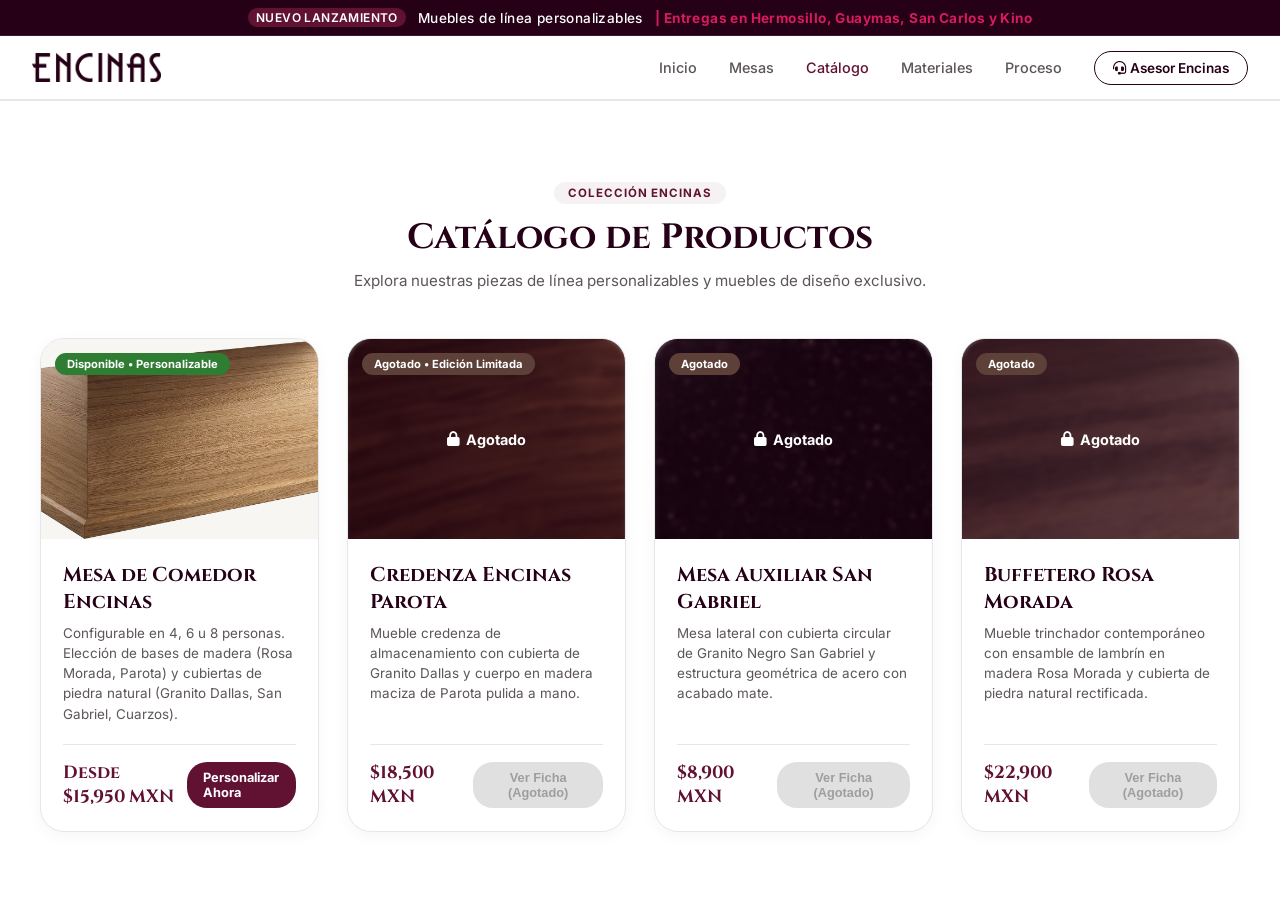
==== catalogo.html @ f299199b "Update catalogo.html" ====
<!DOCTYPE html>
<html lang="es">
<head>
  <meta charset="UTF-8">
  <meta name="viewport" content="width=device-width, initial-scale=1.0">
  <title>Catálogo de Muebles de Línea | Encinas Stone</title>

  <!-- Favicon / Logo en Pestaña del Navegador -->
  <link rel="icon" type="image/png" href="assets/LOGOS/logo%20e%20con%20fondo.png">
  <link rel="shortcut icon" href="favicon.ico">
  <link rel="apple-touch-icon" href="assets/LOGOS/logo%20e%20con%20fondo.png">

  <!-- Google Fonts: Playfair Display (Luxury Headers) + Inter (Clean Body) -->
  <link rel="preconnect" href="https://fonts.googleapis.com">
  <link rel="preconnect" href="https://fonts.gstatic.com" crossorigin>
  <link href="https://fonts.googleapis.com/css2?family=Inter:wght@300;400;500;600;700&family=Playfair+Display:ital,wght@0,400;0,600;0,700;1,400&display=swap" rel="stylesheet">

  <!-- FontAwesome Icons -->
  <link rel="stylesheet" href="https://cdnjs.cloudflare.com/ajax/libs/font-awesome/6.5.1/css/all.min.css">

  <!-- Main Stylesheet -->
  <link rel="stylesheet" href="styles.css?v=26.0">
</head>
<body>

  <!-- Top Announcement Bar (Tesla Style) -->
  <div class="promo-bar">
    <span class="promo-badge">Nuevo Lanzamiento</span>
    <span>Muebles de línea personalizables</span>
    <strong>| Entregas en Hermosillo, Guaymas, San Carlos y Kino</strong>
  </div>

  <!-- Navigation Header with Dual Responsive Logo -->
  <header class="main-header">
    <a href="index.html" class="brand-logo" aria-label="Encinas Stone">
      <img src="assets/LOGOS/Recurso%202.png" alt="Encinas Stone" class="header-logo-img logo-desktop">
      <img src="assets/LOGOS/Recurso%201.png" alt="Encinas Stone" class="header-logo-img logo-mobile">
    </a>

    <!-- Mobile Hamburger Toggle Button -->
    <button class="mobile-menu-btn" id="mobile-menu-toggle" aria-label="Abrir Menú">
      <i class="fa-solid fa-bars"></i>
    </button>

    <nav class="header-nav" id="main-header-nav">
      <button class="mobile-menu-close" id="mobile-menu-close" aria-label="Cerrar Menú">&times;</button>
      <a href="index.html" class="nav-link">Inicio</a>
      <a href="mesas.html" class="nav-link">Mesas</a>
      <a href="catalogo.html" class="nav-link active">Catálogo</a>
      <a href="materiales.html" class="nav-link">Materiales</a>
      <a href="proceso.html" class="nav-link">Proceso</a>
      <button class="contact-btn" id="open-advisor-btn">
        <i class="fa-solid fa-headset"></i> Asesor Encinas
      </button>
    </nav>
  </header>

  <!-- PAGE CONTENT: Catálogo General -->
  <main class="page-section">
    <div class="section-container">
      <div class="section-title-box">
        <span class="section-tag">Colección Encinas</span>
        <h1 class="section-main-heading">Catálogo de Productos</h1>
        <p class="section-main-sub">Explora nuestras piezas de línea personalizables y muebles de diseño exclusivo.</p>
      </div>

      <div class="catalog-grid">
        
        <!-- Producto Principal Disponible -->
        <div class="catalog-card card-featured">
          <div class="catalog-card-badge badge-active">Disponible • Personalizable</div>
          <div class="catalog-card-image">
            <img src="assets/BASES/AMPLIA ROSA.png" alt="Mesa de Comedor Personalizable">
          </div>
          <div class="catalog-card-content">
            <h3 class="catalog-card-title">Mesa de Comedor Encinas</h3>
            <p class="catalog-card-desc">Configurable en 4, 6 u 8 personas. Elección de bases de madera (Rosa Morada, Parota) y cubiertas de piedra natural (Granito Dallas, San Gabriel, Cuarzos).</p>
            <div class="catalog-card-footer">
              <span class="catalog-card-price">Desde $15,950 MXN</span>
              <a href="mesas.html" class="btn-catalog-action btn-active">Personalizar Ahora</a>
            </div>
          </div>
        </div>

        <!-- Producto 2: Credenza Agotada -->
        <div class="catalog-card">
          <div class="catalog-card-badge badge-soldout">Agotado • Edición Limitada</div>
          <div class="catalog-card-image placeholder-img">
            <div class="soldout-overlay"><i class="fa-solid fa-lock"></i> Agotado</div>
            <img src="assets/BASES/BASE PAROTA.png" alt="Credenza Encinas Parota">
          </div>
          <div class="catalog-card-content">
            <h3 class="catalog-card-title">Credenza Encinas Parota</h3>
            <p class="catalog-card-desc">Mueble credenza de almacenamiento con cubierta de Granito Dallas y cuerpo en madera maciza de Parota pulida a mano.</p>
            <div class="catalog-card-footer">
              <span class="catalog-card-price">$18,500 MXN</span>
              <button class="btn-catalog-action btn-disabled" disabled>Ver Ficha (Agotado)</button>
            </div>
          </div>
        </div>

        <!-- Producto 3: Mesa Auxiliar Agotada -->
        <div class="catalog-card">
          <div class="catalog-card-badge badge-soldout">Agotado</div>
          <div class="catalog-card-image placeholder-img">
            <div class="soldout-overlay"><i class="fa-solid fa-lock"></i> Agotado</div>
            <img src="assets/CUBIERTAS/CUBIERTA SAN GABRIEL.png" alt="Mesa Auxiliar San Gabriel">
          </div>
          <div class="catalog-card-content">
            <h3 class="catalog-card-title">Mesa Auxiliar San Gabriel</h3>
            <p class="catalog-card-desc">Mesa lateral con cubierta circular de Granito Negro San Gabriel y estructura geométrica de acero con acabado mate.</p>
            <div class="catalog-card-footer">
              <span class="catalog-card-price">$8,900 MXN</span>
              <button class="btn-catalog-action btn-disabled" disabled>Ver Ficha (Agotado)</button>
            </div>
          </div>
        </div>

        <!-- Producto 4: Buffetero Agotado -->
        <div class="catalog-card">
          <div class="catalog-card-badge badge-soldout">Agotado</div>
          <div class="catalog-card-image placeholder-img">
            <div class="soldout-overlay"><i class="fa-solid fa-lock"></i> Agotado</div>
            <img src="assets/BASES/BASE MOCZAN.png" alt="Buffetero Rosa Morada">
          </div>
          <div class="catalog-card-content">
            <h3 class="catalog-card-title">Buffetero Rosa Morada</h3>
            <p class="catalog-card-desc">Mueble trinchador contemporáneo con ensamble de lambrín en madera Rosa Morada y cubierta de piedra natural rectificada.</p>
            <div class="catalog-card-footer">
              <span class="catalog-card-price">$22,900 MXN</span>
              <button class="btn-catalog-action btn-disabled" disabled>Ver Ficha (Agotado)</button>
            </div>
          </div>
        </div>

      </div>
    </div>
  </main>

  <script>
    const mobileToggle = document.getElementById('mobile-menu-toggle');
    const mobileClose = document.getElementById('mobile-menu-close');
    const headerNav = document.getElementById('main-header-nav');

    if (mobileToggle && headerNav) {
      mobileToggle.addEventListener('click', () => {
        headerNav.classList.add('mobile-active');
      });
    }

    if (mobileClose && headerNav) {
      mobileClose.addEventListener('click', () => {
        headerNav.classList.remove('mobile-active');
      });
    }

    document.getElementById('open-advisor-btn').addEventListener('click', () => {
      window.open('https://wa.me/526624134300?text=' + encodeURIComponent('¡Hola Encinas Stone! Deseo consultar información sobre el catálogo de muebles.'), '_blank');
    });
  </script>

</body>
</html>
---- styles.css ----
/* ECOMMERCE ENCINAS STONE - Design System & Tesla-Style Multi-Layer Configurator */

@import url('https://fonts.googleapis.com/css2?family=Cinzel:wght@500;600;700&family=Inter:wght@300;400;500;600;700&family=Playfair+Display:ital,wght@0,500;0,600;0,700;1,400&display=swap');

:root {
  /* Brand Palette - Encinas Stone Manual */
  --color-negro-vino: #250016;       /* Dark wine / slate black */
  --color-guinda-encinas: #611232;   /* Deep rich burgundy */
  --color-guinda-light: #7a1b41;     /* Hover state burgundy */
  --color-rosa-cereza: #D81B60;      /* Vibrant cherry rose accent */
  --color-rosa-light: rgba(216, 27, 96, 0.1);
  --color-blanco-cuarzo: #F8F9FA;    /* Soft quartz white background */
  --color-pure-white: #FFFFFF;
  
  /* Text & Surfaces */
  --text-dark: #250016;
  --text-muted: #5c555a;
  --text-light: #8e888d;
  --border-light: #E5E7EB;
  --border-focus: #D81B60;
  
  /* Shadows & Radius */
  --shadow-sm: 0 2px 8px rgba(37, 0, 22, 0.05);
  --shadow-md: 0 8px 24px rgba(37, 0, 22, 0.08);
  --shadow-lg: 0 16px 40px rgba(37, 0, 22, 0.14);
  --radius-sm: 8px;
  --radius-md: 14px;
  --radius-lg: 24px;
  
  /* Typography System */
  --font-heading: 'Cinzel', 'Playfair Display', serif;
  --font-body: 'Inter', system-ui, -apple-system, sans-serif;
}

* {
  margin: 0;
  padding: 0;
  box-sizing: border-box;
  -webkit-font-smoothing: antialiased;
}

body {
  font-family: var(--font-body);
  background-color: var(--color-blanco-cuarzo);
  color: var(--text-dark);
  display: flex;
  flex-direction: column;
  min-height: 100vh;
}

/* Announcement Top Bar (Tesla style) */
.promo-bar {
  background: var(--color-negro-vino);
  color: #fff;
  text-align: center;
  padding: 8px 16px;
  font-size: 0.85rem;
  font-weight: 500;
  letter-spacing: 0.03em;
  display: flex;
  justify-content: center;
  align-items: center;
  gap: 12px;
  border-bottom: 1px solid rgba(255, 255, 255, 0.1);
  width: 100%;
  flex-shrink: 0;
}

.promo-bar strong {
  color: var(--color-rosa-cereza);
}

.promo-badge {
  background: var(--color-guinda-encinas);
  color: #fff;
  padding: 2px 8px;
  border-radius: 20px;
  font-size: 0.75rem;
  font-weight: 600;
  text-transform: uppercase;
  white-space: nowrap;
}

/* Header & Brand Logo System */
.main-header {
  background: var(--color-pure-white);
  height: 64px;
  padding: 0 32px;
  display: flex;
  align-items: center;
  justify-content: space-between;
  border-bottom: 1px solid var(--border-light);
  position: sticky;
  top: 0;
  z-index: 100;
  width: 100%;
  flex-shrink: 0;
}

.brand-logo {
  display: flex;
  align-items: center;
  text-decoration: none;
}

.header-logo-img {
  height: 29px; /* Slightly reduced height for elegant desktop proportions */
  width: auto;
  max-width: 220px;
  object-fit: contain;
  transition: opacity 0.2s ease;
}

/* Bulletproof CSS Media Switcher for R2 (Desktop & Mobile Centered) */
.logo-desktop {
  display: block !important;
}

.logo-mobile {
  display: none !important;
}

.brand-logo:hover .header-logo-img {
  opacity: 0.88;
}

/* Mobile Hamburger Button & Drawer Navigation */
.mobile-menu-btn {
  display: none;
  background: transparent;
  border: none;
  font-size: 1.4rem;
  color: var(--color-negro-vino);
  cursor: pointer;
  padding: 6px;
  z-index: 120;
}

.mobile-menu-close {
  display: none;
  background: transparent;
  border: none;
  font-size: 1.8rem;
  color: var(--color-negro-vino);
  position: absolute;
  top: 16px;
  right: 20px;
  cursor: pointer;
  line-height: 1;
}

.header-nav {
  display: flex;
  align-items: center;
  gap: 32px;
}

@media (max-width: 768px) {
  .mobile-menu-btn {
    display: block;
  }

  .header-nav {
    position: fixed;
    top: 0;
    right: -100%;
    width: 280px;
    height: 100vh;
    background: #ffffff;
    box-shadow: -6px 0 24px rgba(0, 0, 0, 0.18);
    flex-direction: column;
    align-items: flex-start;
    padding: 70px 24px 30px 24px;
    gap: 18px;
    transition: right 0.3s cubic-bezier(0.16, 1, 0.3, 1);
    z-index: 150;
  }

  .header-nav.mobile-active {
    right: 0;
  }

  .mobile-menu-close {
    display: block;
  }

  .header-nav .nav-link {
    font-size: 1.1rem;
    font-weight: 600;
    width: 100%;
    padding: 12px 0;
    border-bottom: 1px solid var(--border-light);
    color: var(--color-negro-vino);
  }

  .header-nav .contact-btn {
    width: 100%;
    justify-content: center;
    margin-top: 12px;
    padding: 12px 18px;
    font-size: 0.95rem;
  }
}

.nav-link {
  text-decoration: none;
  color: var(--text-muted);
  font-size: 0.9rem;
  font-weight: 500;
  font-family: var(--font-body);
  transition: color 0.2s;
}

.nav-link:hover, .nav-link.active {
  color: var(--color-guinda-encinas);
}

.contact-btn {
  background: transparent;
  border: 1.5px solid var(--color-negro-vino);
  color: var(--color-negro-vino);
  padding: 8px 18px;
  border-radius: 20px;
  font-size: 0.85rem;
  font-weight: 600;
  font-family: var(--font-body);
  cursor: pointer;
  transition: all 0.2s;
  white-space: nowrap;
}

.contact-btn:hover {
  background: var(--color-negro-vino);
  color: #fff;
}

/* Configurator Layout (Desktop Split) */
.configurator-wrapper {
  display: grid;
  grid-template-columns: 1fr 460px;
  height: calc(100vh - 64px - 76px - 36px);
  overflow: hidden;
  position: relative;
  width: 100%;
}

/* Visualizer Stage (Left Column - PINNED / FIXED ON DESKTOP) */
.visualizer-stage {
  height: 100%;
  background: radial-gradient(circle at center, #ffffff 0%, #f3f2ee 100%);
  display: flex;
  flex-direction: column;
  justify-content: space-between;
  padding: 24px 36px;
  overflow: hidden;
  user-select: none;
  position: relative;
}

.stage-header {
  display: flex;
  justify-content: space-between;
  align-items: flex-end;
  z-index: 10;
  width: 100%;
}

.model-title-badge h1 {
  font-family: var(--font-heading);
  font-size: 2rem;
  color: var(--color-negro-vino);
  letter-spacing: 0.02em;
}

.model-subtitle {
  font-size: 0.85rem;
  font-family: var(--font-body);
  color: var(--text-muted);
  margin-top: 4px;
}

/* Top Right Inline Specifications */
.stage-specs-inline {
  display: flex;
  align-items: center;
  gap: 28px;
}

.spec-highlight {
  text-align: center;
}

.spec-val {
  font-family: var(--font-body);
  font-size: 1.05rem;
  font-weight: 700;
  color: var(--color-negro-vino);
  line-height: 1.2;
}

.spec-lbl {
  font-size: 0.62rem;
  font-family: var(--font-body);
  color: var(--text-muted);
  text-transform: uppercase;
  letter-spacing: 0.06em;
  margin-top: 2px;
  white-space: nowrap;
}

/* Floating Bottom Center Camera Controls Pill */
.view-controls.floating-view-controls {
  position: absolute;
  bottom: 16px;
  left: 50%;
  transform: translateX(-50%);
  z-index: 60;
  background: rgba(255, 255, 255, 0.45);
  backdrop-filter: blur(14px);
  -webkit-backdrop-filter: blur(14px);
  border: 1px solid rgba(255, 255, 255, 0.6);
  padding: 4px;
  border-radius: 30px;
  box-shadow: 0 8px 24px rgba(0, 0, 0, 0.18);
  display: flex;
  gap: 4px;
}

.floating-view-controls .view-btn {
  background: transparent;
  border: none;
  padding: 7px 14px;
  border-radius: 20px;
  font-size: 0.76rem;
  font-weight: 600;
  font-family: var(--font-body);
  color: rgba(37, 0, 22, 0.85);
  cursor: pointer;
  transition: all 0.25s ease;
  display: flex;
  align-items: center;
  gap: 6px;
  white-space: nowrap;
}

.floating-view-controls .view-btn:hover {
  background: rgba(255, 255, 255, 0.7);
  color: var(--color-negro-vino);
}

.floating-view-controls .view-btn.active {
  background: var(--color-negro-vino);
  color: #ffffff;
  box-shadow: 0 3px 10px rgba(37, 0, 22, 0.3);
}

/* Multi-Layer Stage Viewport */
.preview-container {
  position: relative;
  flex: 1;
  display: flex;
  align-items: center;
  justify-content: center;
  margin: 10px 0;
  width: 100%;
  overflow: hidden;
}

.layered-stage {
  position: relative;
  width: 100%;
  max-width: 920px;
  aspect-ratio: 16 / 9;
  border-radius: var(--radius-md);
  overflow: hidden;
  box-shadow: 0 16px 40px rgba(37, 0, 22, 0.12);
  background: #111;
}

.stage-layer {
  position: absolute;
  top: 0;
  left: 0;
  width: 100%;
  height: 100%;
  object-fit: cover;
  transition: opacity 0.25s ease;
  pointer-events: none;
}

.layer-fondo { z-index: 1; }

.layer-base {
  z-index: 3;
  filter: url(#edge-feather) drop-shadow(0px 18px 24px rgba(10, 0, 8, 0.45));
}

.layer-stone {
  z-index: 5;
  filter: url(#edge-feather) drop-shadow(0px 14px 20px rgba(0, 0, 0, 0.38));
}

/* Layers 3 & 4: Official PNG Dimension Overlay Layers (Largo & Ancho) */
.layer-dimension-largo,
.layer-dimension-ancho {
  z-index: 6;
  transition: all 0.25s ease;
  pointer-events: none;
}

/* Photorealistic Dynamic Shadows */
.shadow-layer {
  position: absolute;
  pointer-events: none;
  transition: all 0.25s ease;
  border-radius: 50%;
}

.shadow-floor {
  z-index: 2;
  background: radial-gradient(ellipse at center, rgba(12, 2, 8, 0.85) 0%, rgba(12, 2, 8, 0.45) 45%, rgba(0, 0, 0, 0) 75%);
  filter: blur(14px);
  mix-blend-mode: multiply;
  opacity: 0.9;
}

.shadow-top {
  z-index: 4;
  background: radial-gradient(ellipse at center, rgba(0, 0, 0, 0.75) 0%, rgba(0, 0, 0, 0.3) 50%, rgba(0, 0, 0, 0) 80%);
  filter: blur(9px);
  mix-blend-mode: multiply;
  opacity: 0.85;
}

/* Stage Side Navigation Arrows (Anterior / Siguiente) */
.stage-arrow-btn {
  position: absolute;
  top: 50%;
  transform: translateY(-50%);
  width: 44px;
  height: 44px;
  border-radius: 50%;
  background: rgba(255, 255, 255, 0.92);
  backdrop-filter: blur(8px);
  border: 1px solid rgba(37, 0, 22, 0.15);
  color: var(--color-negro-vino);
  font-size: 1.1rem;
  display: flex;
  align-items: center;
  justify-content: center;
  cursor: pointer;
  z-index: 50;
  transition: all 0.25s cubic-bezier(0.175, 0.885, 0.32, 1.275);
  box-shadow: 0 4px 14px rgba(0, 0, 0, 0.15);
}

.stage-arrow-btn:hover {
  background: var(--color-negro-vino);
  color: #fff;
  transform: translateY(-50%) scale(1.1);
  box-shadow: 0 6px 20px rgba(37, 0, 22, 0.25);
}

.stage-arrow-left {
  left: 12px;
}

.stage-arrow-right {
  right: 12px;
}

/* Sidebar Configurator (Right Column - GENEROUS ELEGANT SPACING) */
.config-sidebar {
  background: var(--color-pure-white);
  border-left: 1px solid var(--border-light);
  padding: 36px 32px;
  height: 100%;
  overflow-y: auto;
  display: flex;
  flex-direction: column;
  gap: 40px;
}

.config-section-title {
  font-size: 0.82rem;
  font-weight: 700;
  font-family: var(--font-body);
  text-transform: uppercase;
  letter-spacing: 0.12em;
  color: var(--text-muted);
  display: flex;
  align-items: center;
  margin-bottom: 18px;
}

.config-section-title .step-number {
  background: var(--color-guinda-encinas);
  color: #fff;
  width: 20px;
  height: 20px;
  border-radius: 50%;
  font-size: 0.7rem;
  font-family: var(--font-body);
  display: inline-flex;
  align-items: center;
  justify-content: center;
  margin-right: 8px;
}

/* Size / Capacity Selector Cards */
.capacity-grid {
  display: grid;
  grid-template-columns: repeat(3, 1fr);
  gap: 12px;
}

.capacity-card {
  border: 1.5px solid var(--border-light);
  border-radius: var(--radius-sm);
  padding: 14px 8px;
  text-align: center;
  cursor: pointer;
  transition: all 0.2s ease;
  background: #fff;
}

.capacity-card:hover {
  border-color: var(--color-guinda-encinas);
}

.capacity-card.active {
  border-color: var(--color-rosa-cereza);
  background: var(--color-rosa-light);
  box-shadow: 0 0 0 1px var(--color-rosa-cereza);
}

.capacity-num {
  font-family: var(--font-body);
  font-size: 1.35rem;
  font-weight: 700;
  color: var(--color-negro-vino);
  line-height: 1;
}

.capacity-label {
  font-size: 0.72rem;
  font-family: var(--font-body);
  color: var(--text-muted);
  margin-top: 3px;
  font-weight: 500;
}

.capacity-dim {
  font-size: 0.68rem;
  font-family: var(--font-body);
  color: var(--text-muted);
  margin-top: 3px;
}

.capacity-price-tag {
  font-size: 0.72rem;
  font-family: var(--font-body);
  color: var(--color-guinda-encinas);
  font-weight: 600;
  margin-top: 6px;
}

/* Tesla Style Swatch Selector UI */
.tesla-section-header {
  display: flex;
  flex-direction: column;
  gap: 6px;
  margin-bottom: 18px;
}

.tesla-section-header .config-section-title {
  margin-bottom: 2px;
}

.tesla-selected-row {
  display: flex;
  justify-content: space-between;
  align-items: center;
  padding-top: 4px;
}

.tesla-selected-name {
  font-size: 0.95rem;
  font-family: var(--font-body);
  font-weight: 600;
  color: var(--color-negro-vino);
}

.tesla-selected-price {
  font-size: 0.88rem;
  font-family: var(--font-body);
  font-weight: 600;
  color: var(--text-muted);
}

.tesla-swatch-row {
  display: flex;
  align-items: center;
  gap: 18px;
  flex-wrap: wrap;
  padding: 4px 0;
}

.tesla-swatch-item {
  width: 52px;
  height: 52px;
  border-radius: 50%;
  padding: 3px;
  border: 2.5px solid transparent;
  cursor: pointer;
  transition: all 0.22s cubic-bezier(0.175, 0.885, 0.32, 1.275);
  position: relative;
  display: flex;
  align-items: center;
  justify-content: center;
  background: transparent;
}

.tesla-swatch-item:hover {
  transform: scale(1.08);
  border-color: rgba(216, 27, 96, 0.4);
}

.tesla-swatch-item.active {
  border-color: var(--color-rosa-cereza);
  box-shadow: none;
  transform: scale(1.08);
}

.tesla-swatch-img {
  width: 100%;
  height: 100%;
  border-radius: 50%;
  object-fit: cover;
  box-shadow: inset 0 0 4px rgba(0, 0, 0, 0.25);
}

/* Base Design Grid (Liso vs Lambrin) */
.design-grid {
  display: grid;
  grid-template-columns: 1fr 1fr;
  gap: 12px;
}

.design-card {
  border: 1.5px solid var(--border-light);
  border-radius: var(--radius-md);
  padding: 16px;
  display: flex;
  flex-direction: column;
  gap: 10px;
  cursor: pointer;
  transition: all 0.2s;
  background: #fff;
}

.design-card:hover {
  border-color: var(--color-guinda-encinas);
}

.design-card.active {
  border-color: var(--color-rosa-cereza);
  background: rgba(216, 27, 96, 0.02);
  box-shadow: 0 0 0 1.5px var(--color-rosa-cereza);
}

.design-icon {
  font-size: 1.2rem;
  color: var(--color-guinda-encinas);
}

.design-name {
  font-size: 0.88rem;
  font-family: var(--font-body);
  font-weight: 600;
  color: var(--color-negro-vino);
}

.design-desc {
  font-size: 0.72rem;
  font-family: var(--font-body);
  color: var(--text-muted);
}

.price-delta-badge {
  font-family: var(--font-body);
  font-size: 0.78rem;
  font-weight: 600;
}

.material-price-delta {
  font-family: var(--font-body);
  font-size: 0.78rem;
  font-weight: 600;
  color: var(--color-guinda-encinas);
  white-space: nowrap;
}

.badge-included {
  font-family: var(--font-body);
  background: #E8F5E9;
  color: #2E7D32;
  font-size: 0.68rem;
  padding: 2px 8px;
  border-radius: 12px;
  font-weight: 600;
}

/* Sticky Bottom Bar (Tesla Order Bar) */
.sticky-order-bar {
  position: fixed;
  bottom: 0;
  left: 0;
  right: 0;
  height: 76px;
  background: rgba(255, 255, 255, 0.96);
  backdrop-filter: blur(12px);
  border-top: 1px solid var(--border-light);
  display: flex;
  align-items: center;
  justify-content: space-between;
  padding: 0 36px;
  z-index: 120;
  box-shadow: 0 -4px 20px rgba(0, 0, 0, 0.08);
}

.order-summary-brief {
  display: flex;
  align-items: center;
  gap: 28px;
}

.summary-config-title {
  font-family: var(--font-heading);
  font-size: 1.1rem;
  font-weight: 700;
  color: var(--color-negro-vino);
}

.summary-details-text {
  font-size: 0.78rem;
  font-family: var(--font-body);
  color: var(--text-muted);
  margin-top: 2px;
}

.delivery-badge {
  display: flex;
  align-items: center;
  gap: 6px;
  font-size: 0.78rem;
  font-family: var(--font-body);
  color: #2E7D32;
  font-weight: 500;
  background: #E8F5E9;
  padding: 4px 12px;
  border-radius: 20px;
}

.order-actions {
  display: flex;
  align-items: center;
  gap: 20px;
}

.price-container {
  text-align: right;
}

.price-label {
  font-size: 0.68rem;
  font-family: var(--font-body);
  color: var(--text-light);
  text-transform: uppercase;
  letter-spacing: 0.05em;
}

.total-price {
  font-family: var(--font-body);
  font-size: 1.5rem;
  font-weight: 700;
  color: var(--color-negro-vino);
}

.btn-order-primary {
  background: var(--color-guinda-encinas);
  color: #fff;
  border: none;
  padding: 12px 26px;
  border-radius: 30px;
  font-size: 0.9rem;
  font-weight: 600;
  font-family: var(--font-body);
  cursor: pointer;
  transition: all 0.25s ease;
  box-shadow: 0 4px 14px rgba(97, 18, 50, 0.3);
  display: flex;
  align-items: center;
  gap: 10px;
}

.btn-order-primary:hover {
  background: var(--color-guinda-light);
  transform: translateY(-1px);
  box-shadow: 0 6px 20px rgba(97, 18, 50, 0.4);
}

/* Modals */
.modal-overlay {
  position: fixed;
  inset: 0;
  background: rgba(37, 0, 22, 0.6);
  backdrop-filter: blur(6px);
  display: flex;
  align-items: center;
  justify-content: center;
  z-index: 200;
  opacity: 0;
  visibility: hidden;
  transition: all 0.3s ease;
  padding: 20px;
}

.modal-overlay.active {
  opacity: 1;
  visibility: visible;
}

.modal-card {
  background: #fff;
  border-radius: var(--radius-lg);
  width: 100%;
  max-width: 580px;
  padding: 32px;
  box-shadow: var(--shadow-lg);
  position: relative;
  transform: translateY(20px);
  transition: transform 0.3s ease;
  max-height: 90vh;
  overflow-y: auto;
}

.modal-overlay.active .modal-card {
  transform: translateY(0);
}

.modal-close {
  position: absolute;
  top: 18px;
  right: 18px;
  background: var(--color-blanco-cuarzo);
  border: none;
  width: 32px;
  height: 32px;
  border-radius: 50%;
  font-size: 1.2rem;
  cursor: pointer;
  display: flex;
  align-items: center;
  justify-content: center;
  color: var(--text-muted);
  z-index: 10;
}

.modal-title {
  font-family: var(--font-heading);
  font-size: 1.45rem;
  color: var(--color-negro-vino);
  margin-bottom: 4px;
}

.modal-subtitle {
  font-size: 0.82rem;
  font-family: var(--font-body);
  color: var(--text-muted);
  margin-bottom: 18px;
}

/* Live Summary Box inside Modal */
.modal-order-summary-box {
  background: radial-gradient(circle at top left, #ffffff, #f7f6f2);
  border: 1px solid rgba(97, 18, 50, 0.15);
  border-radius: var(--radius-md);
  padding: 14px 18px;
  margin-bottom: 20px;
}

.summary-item-title {
  font-family: var(--font-heading);
  font-size: 1.05rem;
  font-weight: 700;
  color: var(--color-negro-vino);
  margin-bottom: 2px;
  line-height: 1.25;
}

.summary-item-price {
  font-family: var(--font-heading);
  font-size: 1.35rem;
  font-weight: 700;
  color: var(--color-guinda-encinas);
  margin-bottom: 6px;
  line-height: 1.2;
}

.summary-item-sub {
  font-size: 0.8rem;
  color: var(--text-muted);
  margin-top: 2px;
  line-height: 1.35;
}

.summary-delivery-row {
  font-size: 0.72rem;
  color: #2E7D32;
  font-weight: 600;
  margin-top: 8px;
  display: flex;
  align-items: center;
  gap: 6px;
}

/* Payment Methods Tabs */
.payment-tabs {
  display: grid;
  grid-template-columns: 1fr 1fr;
  gap: 6px;
  background: var(--color-blanco-cuarzo);
  padding: 4px;
  border-radius: 30px;
  margin-bottom: 20px;
}

.tab-btn {
  background: transparent;
  border: none;
  padding: 10px 10px;
  border-radius: 24px;
  font-size: 0.82rem;
  font-weight: 600;
  font-family: var(--font-body);
  color: var(--text-muted);
  cursor: pointer;
  transition: all 0.2s ease;
  display: flex;
  align-items: center;
  justify-content: center;
  gap: 6px;
  text-align: center;
  word-break: break-word;
}

.tab-btn.active {
  background: var(--color-negro-vino);
  color: #ffffff;
  box-shadow: 0 3px 10px rgba(37, 0, 22, 0.25);
}

.tab-content {
  display: none;
}

.tab-content.active {
  display: block;
}

/* Stripe Form & Card Element Styling */
.form-row-2col {
  display: grid;
  grid-template-columns: 1fr 1fr;
  gap: 12px;
}

.stripe-element-container {
  background: #ffffff;
  border: 1.5px solid var(--border-light);
  border-radius: var(--radius-sm);
  padding: 14px;
  transition: border-color 0.2s ease;
}

.stripe-element-container.StripeElement--focus {
  border-color: var(--color-rosa-cereza);
  box-shadow: 0 0 0 1px var(--color-rosa-cereza);
}

.stripe-error-message {
  color: var(--color-rosa-cereza);
  font-size: 0.76rem;
  margin-top: 6px;
  font-weight: 500;
}

.badge-stripe-ssl {
  float: right;
  font-size: 0.68rem;
  color: #2E7D32;
  font-weight: 600;
}

.accepted-cards-row {
  display: flex;
  align-items: center;
  gap: 8px;
  margin: 12px 0 16px 0;
  font-size: 0.75rem;
  color: var(--text-muted);
}

.accepted-cards-row i {
  font-size: 1.1rem;
  color: var(--color-negro-vino);
}

.msi-badge-tag {
  margin-left: auto;
  font-size: 0.68rem;
  background: rgba(97, 18, 50, 0.08);
  color: var(--color-guinda-encinas);
  padding: 3px 8px;
  border-radius: 12px;
  font-weight: 600;
}

.btn-pay-stripe {
  background: var(--color-guinda-encinas);
  box-shadow: 0 4px 16px rgba(97, 18, 50, 0.35);
}

.btn-pay-stripe:hover {
  background: var(--color-guinda-light);
}

.stripe-legal-text {
  font-size: 0.68rem;
  color: var(--text-light);
  text-align: center;
  margin-top: 10px;
  line-height: 1.3;
}

/* Success Confirmation Modal */
.success-modal-card {
  text-align: center;
}

.success-icon-wrap {
  font-size: 3.5rem;
  color: #2E7D32;
  margin-bottom: 12px;
}

.success-order-details {
  background: var(--color-blanco-cuarzo);
  border-radius: var(--radius-md);
  padding: 16px;
  margin: 20px 0;
  text-align: left;
}

.success-row {
  display: flex;
  justify-content: space-between;
  align-items: center;
  padding: 6px 0;
  font-size: 0.85rem;
  border-bottom: 1px dashed var(--border-light);
}

.success-row:last-child {
  border-bottom: none;
}

.status-approved-badge {
  background: #E8F5E9;
  color: #2E7D32;
  padding: 3px 10px;
  border-radius: 14px;
  font-size: 0.75rem;
  font-weight: 600;
}

/* Form Controls */
.form-group {
  margin-bottom: 14px;
}

.form-group label {
  display: block;
  font-size: 0.8rem;
  font-weight: 600;
  font-family: var(--font-body);
  color: var(--color-negro-vino);
  margin-bottom: 6px;
}

.form-input {
  width: 100%;
  padding: 12px 14px;
  border: 1.5px solid var(--border-light);
  border-radius: var(--radius-sm);
  font-family: var(--font-body);
  font-size: 0.9rem;
  transition: border-color 0.2s;
  background: #ffffff;
}

.form-input:focus {
  outline: none;
  border-color: var(--color-rosa-cereza);
}

.form-submit-btn {
  width: 100%;
  background: var(--color-guinda-encinas);
  color: #fff;
  border: none;
  padding: 14px;
  border-radius: 30px;
  font-size: 0.95rem;
  font-weight: 600;
  font-family: var(--font-body);
  cursor: pointer;
  margin-top: 10px;
  transition: background 0.2s;
  display: flex;
  align-items: center;
  justify-content: center;
  gap: 8px;
}

.form-submit-btn:hover {
  background: var(--color-guinda-light);
}

/* ----------------------------------------------------
   MOBILE RESPONSIVENESS: PINNED FLOATING STAGE ON TOP
   ---------------------------------------------------- */
@media (max-width: 768px) {

  body {
    height: auto;
    min-height: 100vh;
  }

  .promo-bar {
    padding: 6px 12px;
    font-size: 0.72rem;
    flex-wrap: nowrap;
    overflow: hidden;
  }
  .promo-bar span {
    display: none;
  }
  .promo-bar strong {
    font-size: 0.7rem;
  }

  /* Centered Header on Mobile with Logo R2 */
  .main-header {
    height: 56px;
    padding: 0 16px;
    position: sticky;
    top: 0;
    z-index: 150;
    display: flex;
    align-items: center;
    justify-content: space-between;
  }

  .brand-logo {
    margin: 0;
  }

  .mobile-menu-btn {
    display: block;
    margin-left: auto;
  }

  .header-nav.mobile-active {
    display: flex !important;
    right: 0 !important;
  }
  
  /* Mobile Logo Rules: Use Recurso 2.png centered */
  .logo-desktop {
    display: block !important;
    height: 25px;
    max-width: 190px;
  }

  .logo-mobile {
    display: none !important;
  }

  .configurator-wrapper {
    display: block;
    height: auto;
    overflow: visible;
    margin-bottom: 75px;
    width: 100vw;
    position: relative;
  }

  /* Compact Sticky Stage on Mobile: Shift Image Up & Gain Vertical Space */
  .visualizer-stage {
    position: -webkit-sticky;
    position: sticky;
    top: 56px;
    height: auto;
    min-height: unset;
    padding: 6px 12px;
    z-index: 100;
    box-shadow: 0 6px 18px rgba(37, 0, 22, 0.12);
    background: radial-gradient(circle at center, #ffffff 0%, #f3f2ee 100%);
    border-bottom: 2px solid var(--color-guinda-encinas);
  }

  .stage-header {
    display: none !important; /* Hide top title, subtitle & spec cards on mobile so image sits right under top bar */
  }

  .view-controls.floating-view-controls {
    bottom: 6px;
    padding: 3px;
  }

  .floating-view-controls .view-btn {
    padding: 5px 8px;
    font-size: 0.65rem;
    gap: 4px;
  }

  .preview-container {
    margin: 2px 0;
  }

  .layered-stage {
    width: 100%;
    max-width: 100%;
    aspect-ratio: 16 / 9;
    border-radius: 10px;
  }

  .stage-arrow-btn {
    width: 34px;
    height: 34px;
    font-size: 0.85rem;
  }

  .stage-arrow-left {
    left: 4px;
  }

  .stage-arrow-right {
    right: 4px;
  }

  .config-sidebar {
    height: auto;
    overflow: visible;
    padding: 20px 16px;
    gap: 28px;
    border-left: none;
    width: 100vw;
    position: relative;
    z-index: 1;
  }

  .capacity-grid {
    gap: 8px;
  }

  .capacity-card {
    padding: 10px 4px;
  }

  .capacity-num {
    font-size: 1.2rem;
  }

  .capacity-label {
    font-size: 0.68rem;
  }

  .capacity-dim {
    font-size: 0.62rem;
  }

  .capacity-price-tag {
    font-size: 0.68rem;
  }

  /* Slightly Larger Swatches on Mobile for Easy Tactile Selection */
  .tesla-swatch-row {
    gap: 16px;
  }

  .tesla-swatch-item {
    width: 58px;
    height: 58px;
    padding: 3px;
  }

  .tesla-selected-name {
    font-size: 0.9rem;
  }

  .tesla-selected-price {
    font-size: 0.84rem;
  }

  /* Ultra-Clean Mobile Bottom Order Bar (Price + Button Only) */
  .order-summary-brief {
    display: none !important;
  }

  .sticky-order-bar {
    height: 68px;
    padding: 10px 18px;
    flex-direction: row;
    justify-content: space-between;
    align-items: center;
    gap: 16px;
    z-index: 140;
  }

  .order-actions {
    width: 100%;
    justify-content: space-between;
    align-items: center;
    gap: 16px;
  }

  .price-container {
    text-align: left;
  }

  .price-label {
    font-size: 0.6rem;
  }

  .total-price {
    font-size: 1.25rem;
  }

  .btn-order-primary {
    padding: 12px 22px;
    font-size: 0.88rem;
    flex: initial;
  }

  .modal-card {
    padding: 24px 18px;
    max-width: 95vw;
  }

  .form-row-2col {
    grid-template-columns: 1fr;
    gap: 0;
  }
}

/* ==========================================================================
   CUSTOMER REVIEWS & FACEBOOK TESTIMONIALS SECTION
   ========================================================================== */
.reviews-section {
  margin-top: 36px;
  padding-top: 24px;
  border-top: 1px solid var(--border-light);
}

.reviews-header {
  background: linear-gradient(135deg, #fbfafd, #f3edf2);
  border: 1px solid rgba(97, 18, 50, 0.12);
  border-radius: var(--radius-md);
  padding: 16px 18px;
  margin-bottom: 18px;
  display: flex;
  flex-direction: column;
  gap: 8px;
}

.reviews-header-main {
  display: flex;
  align-items: center;
  gap: 10px;
}

.facebook-badge-pill {
  background: #1877F2;
  color: #ffffff;
  font-size: 0.68rem;
  font-weight: 700;
  padding: 3px 10px;
  border-radius: 12px;
  display: inline-flex;
  align-items: center;
  gap: 4px;
  text-transform: uppercase;
  letter-spacing: 0.04em;
}

.reviews-title {
  font-family: var(--font-heading);
  font-size: 1.15rem;
  font-weight: 700;
  color: var(--color-negro-vino);
  margin: 0;
}

.reviews-rating-bar {
  display: flex;
  align-items: center;
  gap: 8px;
}

.stars-gold {
  color: #FFB300;
  font-size: 1.05rem;
  letter-spacing: 2px;
}

.rating-number {
  font-weight: 700;
  font-size: 0.92rem;
  color: var(--color-negro-vino);
}

.rating-label {
  font-size: 0.76rem;
  color: var(--text-muted);
}

.reviews-feed {
  display: flex;
  flex-direction: column;
  gap: 14px;
}

.review-card {
  background: #ffffff;
  border: 1.5px solid var(--border-light);
  border-radius: var(--radius-md);
  padding: 16px;
  transition: all 0.22s ease;
  box-shadow: 0 2px 8px rgba(0, 0, 0, 0.03);
}

.review-card:hover {
  border-color: var(--color-rosa-cereza);
  transform: translateY(-2px);
  box-shadow: 0 6px 16px rgba(97, 18, 50, 0.08);
}

.review-user-header {
  display: flex;
  align-items: center;
  gap: 12px;
  margin-bottom: 10px;
}

.review-avatar {
  width: 40px;
  height: 40px;
  border-radius: 50%;
  background: linear-gradient(135deg, var(--color-guinda-encinas), var(--color-rosa-cereza));
  color: #ffffff;
  font-weight: 700;
  font-size: 0.85rem;
  display: flex;
  align-items: center;
  justify-content: center;
  box-shadow: 0 2px 6px rgba(97, 18, 50, 0.25);
  flex-shrink: 0;
}

.review-user-info {
  display: flex;
  flex-direction: column;
  gap: 2px;
}

.review-author-row {
  display: flex;
  align-items: center;
  gap: 6px;
}

.review-author {
  font-family: var(--font-heading);
  font-size: 0.95rem;
  font-weight: 700;
  color: var(--color-negro-vino);
}

.verify-badge {
  color: #1877F2;
  font-size: 0.82rem;
}

.review-recommend {
  font-size: 0.74rem;
  color: var(--text-muted);
}

.fb-mini-icon {
  color: #1877F2;
  font-size: 0.72rem;
}

.review-text {
  font-size: 0.85rem;
  line-height: 1.45;
  color: var(--text-main);
  margin: 0;
  font-style: italic;
}

/* ==========================================================================
   FAQ SECTION (PREGUNTAS FRECUENTES ACCORDION)
   ========================================================================== */
.faq-section {
  margin-top: 36px;
  padding-top: 24px;
  border-top: 1px solid var(--border-light);
  margin-bottom: 40px;
}

.faq-header {
  background: linear-gradient(135deg, #fbfafd, #f3edf2);
  border: 1px solid rgba(97, 18, 50, 0.12);
  border-radius: var(--radius-md);
  padding: 16px 18px;
  margin-bottom: 18px;
}

.faq-header-main {
  display: flex;
  align-items: center;
  gap: 10px;
  margin-bottom: 4px;
}

.faq-badge-pill {
  background: var(--color-guinda-encinas);
  color: #ffffff;
  font-size: 0.68rem;
  font-weight: 700;
  padding: 3px 10px;
  border-radius: 12px;
  display: inline-flex;
  align-items: center;
  gap: 4px;
  text-transform: uppercase;
  letter-spacing: 0.04em;
}

.faq-title {
  font-family: var(--font-heading);
  font-size: 1.15rem;
  font-weight: 700;
  color: var(--color-negro-vino);
  margin: 0;
}

.faq-subtitle {
  font-size: 0.78rem;
  color: var(--text-muted);
  margin: 0;
}

.faq-accordion {
  display: flex;
  flex-direction: column;
  gap: 10px;
}

.faq-item {
  background: #ffffff;
  border: 1.5px solid var(--border-light);
  border-radius: var(--radius-md);
  overflow: hidden;
  transition: all 0.2s ease;
}

.faq-item:hover {
  border-color: rgba(97, 18, 50, 0.3);
}

.faq-question {
  width: 100%;
  padding: 14px 16px;
  background: transparent;
  border: none;
  display: flex;
  align-items: center;
  justify-content: space-between;
  gap: 12px;
  text-align: left;
  font-family: var(--font-heading);
  font-size: 0.92rem;
  font-weight: 700;
  color: var(--color-negro-vino);
  cursor: pointer;
  transition: color 0.2s ease;
}

.faq-question:hover {
  color: var(--color-guinda-encinas);
}

.faq-icon {
  font-size: 0.8rem;
  color: var(--text-muted);
  transition: transform 0.25s cubic-bezier(0.175, 0.885, 0.32, 1.275);
}

.faq-item.active .faq-icon {
  transform: rotate(180deg);
  color: var(--color-guinda-encinas);
}

.faq-answer {
  max-height: 0;
  overflow: hidden;
  transition: max-height 0.3s cubic-bezier(0, 1, 0, 1);
  padding: 0 16px;
  background: #faf8f9;
  border-top: 1px solid transparent;
}

.faq-item.active .faq-answer {
  max-height: 300px;
  padding: 12px 16px 16px 16px;
  border-top-color: var(--border-light);
  transition: max-height 0.35s ease-in-out;
}

.faq-answer p {
  font-size: 0.84rem;
  line-height: 1.5;
  color: var(--text-main);
  margin: 0;
}

/* ==========================================================================
   PRODUCT SPECS & FICHA TECNICA SECTION
   ========================================================================== */
.product-specs-section {
  margin-top: 36px;
  padding-top: 24px;
  border-top: 1px solid var(--border-light);
}

.specs-header {
  background: linear-gradient(135deg, #fbfafd, #f3edf2);
  border: 1px solid rgba(97, 18, 50, 0.12);
  border-radius: var(--radius-md);
  padding: 16px 18px;
  margin-bottom: 18px;
}

.specs-header-main {
  display: flex;
  align-items: center;
  gap: 10px;
  margin-bottom: 4px;
}

.specs-badge-pill {
  background: var(--color-negro-vino);
  color: #ffffff;
  font-size: 0.68rem;
  font-weight: 700;
  padding: 3px 10px;
  border-radius: 12px;
  display: inline-flex;
  align-items: center;
  gap: 4px;
  text-transform: uppercase;
  letter-spacing: 0.04em;
}

.specs-title {
  font-family: var(--font-heading);
  font-size: 1.15rem;
  font-weight: 700;
  color: var(--color-negro-vino);
  margin: 0;
}

.specs-subtitle {
  font-size: 0.78rem;
  color: var(--text-muted);
  margin: 0;
}

.specs-grid {
  display: grid;
  grid-template-columns: 1fr;
  gap: 12px;
}

.spec-card {
  background: #ffffff;
  border: 1.5px solid var(--border-light);
  border-radius: var(--radius-md);
  padding: 14px 16px;
  display: flex;
  align-items: flex-start;
  gap: 14px;
  transition: all 0.2s ease;
}

.spec-card:hover {
  border-color: var(--color-rosa-cereza);
  transform: translateY(-1px);
  box-shadow: 0 4px 12px rgba(97, 18, 50, 0.06);
}

.spec-icon {
  width: 36px;
  height: 36px;
  border-radius: 50%;
  background: rgba(97, 18, 50, 0.06);
  color: var(--color-guinda-encinas);
  font-size: 0.95rem;
  display: flex;
  align-items: center;
  justify-content: center;
  flex-shrink: 0;
  margin-top: 2px;
}

.spec-info {
  display: flex;
  flex-direction: column;
  gap: 3px;
}

.spec-label {
  font-family: var(--font-heading);
  font-size: 0.92rem;
  font-weight: 700;
  color: var(--color-negro-vino);
  margin: 0;
}

.spec-desc {
  font-size: 0.82rem;
  line-height: 1.45;
  color: var(--text-main);
  margin: 0;
}

/* ==========================================================================
   CATALOG, MATERIALS & PROCESS LANDING SECTIONS
   ========================================================================== */
.page-section {
  padding: 80px 24px;
  background: #ffffff;
  border-top: 1px solid var(--border-light);
}

.page-section.section-alt {
  background: #fbfafd;
}

.section-container {
  max-width: 1200px;
  margin: 0 auto;
}

.section-title-box {
  text-align: center;
  margin-bottom: 48px;
}

.section-tag {
  background: rgba(97, 18, 50, 0.06);
  color: var(--color-guinda-encinas);
  font-size: 0.72rem;
  font-weight: 700;
  text-transform: uppercase;
  letter-spacing: 0.08em;
  padding: 4px 14px;
  border-radius: 20px;
  display: inline-block;
  margin-bottom: 10px;
}

.section-main-heading {
  font-family: var(--font-heading);
  font-size: 2.2rem;
  font-weight: 700;
  color: var(--color-negro-vino);
  margin-bottom: 10px;
}

.section-main-sub {
  font-size: 0.95rem;
  color: var(--text-muted);
  max-width: 600px;
  margin: 0 auto;
}

/* Catalog Grid */
.catalog-grid {
  display: grid;
  grid-template-columns: repeat(auto-fit, minmax(270px, 1fr));
  gap: 28px;
}

.catalog-card {
  background: #ffffff;
  border: 1.5px solid var(--border-light);
  border-radius: var(--radius-lg);
  overflow: hidden;
  display: flex;
  flex-direction: column;
  position: relative;
  transition: all 0.3s ease;
  box-shadow: 0 4px 16px rgba(0, 0, 0, 0.04);
}

.catalog-card:hover {
  transform: translateY(-4px);
  border-color: var(--color-guinda-encinas);
  box-shadow: 0 12px 30px rgba(97, 18, 50, 0.12);
}

.catalog-card-badge {
  position: absolute;
  top: 14px;
  left: 14px;
  z-index: 10;
  font-size: 0.7rem;
  font-weight: 700;
  padding: 4px 12px;
  border-radius: 20px;
}

.badge-active {
  background: #2E7D32;
  color: #ffffff;
}

.badge-soldout {
  background: #5D4037;
  color: #ffffff;
}

.catalog-card-image {
  height: 200px;
  background: #f7f6f2;
  position: relative;
  overflow: hidden;
  display: flex;
  align-items: center;
  justify-content: center;
}

.catalog-card-image img {
  width: 100%;
  height: 100%;
  object-fit: cover;
  transition: transform 0.4s ease;
}

.catalog-card:hover .catalog-card-image img {
  transform: scale(1.05);
}

.soldout-overlay {
  position: absolute;
  inset: 0;
  background: rgba(37, 0, 22, 0.55);
  color: #ffffff;
  font-weight: 700;
  font-size: 0.9rem;
  display: flex;
  align-items: center;
  justify-content: center;
  gap: 6px;
  z-index: 5;
  backdrop-filter: blur(2px);
}

.catalog-card-content {
  padding: 22px;
  display: flex;
  flex-direction: column;
  flex: 1;
}

.catalog-card-title {
  font-family: var(--font-heading);
  font-size: 1.25rem;
  font-weight: 700;
  color: var(--color-negro-vino);
  margin-bottom: 8px;
}

.catalog-card-desc {
  font-size: 0.84rem;
  color: var(--text-muted);
  line-height: 1.5;
  margin-bottom: 20px;
  flex: 1;
}

.catalog-card-footer {
  display: flex;
  align-items: center;
  justify-content: space-between;
  gap: 12px;
  border-top: 1px solid var(--border-light);
  padding-top: 16px;
}

.catalog-card-price {
  font-family: var(--font-heading);
  font-size: 1.1rem;
  font-weight: 700;
  color: var(--color-guinda-encinas);
}

.btn-catalog-action {
  font-size: 0.8rem;
  font-weight: 700;
  padding: 8px 16px;
  border-radius: 20px;
  border: none;
  cursor: pointer;
  text-decoration: none;
  transition: all 0.2s ease;
}

.btn-catalog-action.btn-active {
  background: var(--color-guinda-encinas);
  color: #ffffff;
}

.btn-catalog-action.btn-active:hover {
  background: var(--color-rosa-cereza);
}

.btn-catalog-action.btn-disabled {
  background: #E0E0E0;
  color: #9E9E9E;
  cursor: not-allowed;
}

/* Materials Showcase Grid */
.materials-showcase-grid {
  display: grid;
  grid-template-columns: repeat(auto-fit, minmax(230px, 1fr));
  gap: 22px;
}

.material-card {
  background: #ffffff;
  border: 1.5px solid var(--border-light);
  border-radius: var(--radius-md);
  overflow: hidden;
  transition: all 0.25s ease;
}

.material-card:hover {
  border-color: var(--color-rosa-cereza);
  transform: translateY(-3px);
  box-shadow: 0 8px 24px rgba(97, 18, 50, 0.08);
}

.material-card-img {
  height: 140px;
  overflow: hidden;
  background: #f0ede8;
}

.material-card-img img {
  width: 100%;
  height: 100%;
  object-fit: cover;
}

.material-card-info {
  padding: 16px;
}

.material-category {
  font-size: 0.68rem;
  font-weight: 700;
  color: var(--color-rosa-cereza);
  text-transform: uppercase;
  letter-spacing: 0.05em;
  display: block;
  margin-bottom: 4px;
}

.material-name {
  font-family: var(--font-heading);
  font-size: 1.05rem;
  font-weight: 700;
  color: var(--color-negro-vino);
  margin-bottom: 6px;
}

.material-desc {
  font-size: 0.8rem;
  color: var(--text-muted);
  line-height: 1.45;
  margin: 0;
}

/* Process & Identity Grid */
.process-identity-grid {
  display: grid;
  grid-template-columns: repeat(auto-fit, minmax(300px, 1fr));
  gap: 28px;
  margin-bottom: 50px;
}

.identity-card {
  background: linear-gradient(135deg, #fbfafd, #f3edf2);
  border: 1.5px solid rgba(97, 18, 50, 0.12);
  border-radius: var(--radius-lg);
  padding: 32px;
}

.identity-icon {
  width: 48px;
  height: 48px;
  border-radius: 50%;
  background: var(--color-guinda-encinas);
  color: #ffffff;
  font-size: 1.2rem;
  display: flex;
  align-items: center;
  justify-content: center;
  margin-bottom: 20px;
  box-shadow: 0 4px 12px rgba(97, 18, 50, 0.25);
}

.identity-title {
  font-family: var(--font-heading);
  font-size: 1.35rem;
  font-weight: 700;
  color: var(--color-negro-vino);
  margin-bottom: 12px;
}

.identity-text {
  font-size: 0.88rem;
  line-height: 1.6;
  color: var(--text-main);
  margin: 0;
}

.identity-list {
  list-style: none;
  padding: 0;
  margin: 0;
  display: flex;
  flex-direction: column;
  gap: 10px;
}

.identity-list li {
  font-size: 0.85rem;
  color: var(--text-main);
  line-height: 1.4;
}

/* Process Draft Gallery */
.process-draft-gallery {
  display: grid;
  grid-template-columns: repeat(auto-fit, minmax(260px, 1fr));
  gap: 24px;
}

.process-draft-card {
  background: #ffffff;
  border: 1.5px dashed rgba(97, 18, 50, 0.25);
  border-radius: var(--radius-md);
  padding: 20px;
  text-align: center;
  transition: all 0.2s ease;
}

.process-draft-card:hover {
  border-style: solid;
  border-color: var(--color-rosa-cereza);
  transform: translateY(-2px);
}

.process-draft-placeholder {
  height: 130px;
  background: rgba(97, 18, 50, 0.03);
  border-radius: var(--radius-sm);
  display: flex;
  flex-direction: column;
  align-items: center;
  justify-content: center;
  gap: 10px;
  color: var(--color-guinda-encinas);
  font-size: 1.5rem;
  margin-bottom: 16px;
}

.process-draft-placeholder span {
  font-size: 0.78rem;
  font-weight: 600;
  color: var(--text-muted);
}

.draft-card-title {
  font-family: var(--font-heading);
  font-size: 1.05rem;
  font-weight: 700;
  color: var(--color-negro-vino);
  margin-bottom: 6px;
}

.draft-card-desc {
  font-size: 0.8rem;
  color: var(--text-muted);
  line-height: 1.45;
  margin: 0;
}

/* ==========================================================================
   HOME HERO & SERVICES SECTION
   ========================================================================== */
.home-hero {
  background: linear-gradient(135deg, var(--color-negro-vino) 0%, #3B091B 100%);
  color: #ffffff;
  padding: 100px 24px 80px 24px;
  text-align: center;
  position: relative;
  overflow: hidden;
}

.home-hero::before {
  content: '';
  position: absolute;
  inset: 0;
  background: radial-gradient(circle at 50% 30%, rgba(200, 75, 115, 0.15), transparent 70%);
  pointer-events: none;
}

.home-hero-container {
  max-width: 900px;
  margin: 0 auto;
  position: relative;
  z-index: 10;
}

.home-hero-badge {
  background: rgba(255, 255, 255, 0.12);
  border: 1px solid rgba(255, 255, 255, 0.2);
  color: #ffffff;
  font-size: 0.78rem;
  font-weight: 700;
  text-transform: uppercase;
  letter-spacing: 0.08em;
  padding: 6px 18px;
  border-radius: 20px;
  display: inline-flex;
  align-items: center;
  gap: 8px;
  margin-bottom: 24px;
}

.home-hero-title {
  font-family: var(--font-heading);
  font-size: clamp(2.2rem, 5vw, 3.5rem);
  font-weight: 700;
  line-height: 1.15;
  margin-bottom: 20px;
  color: #ffffff;
}

.home-hero-sub {
  font-size: 1.1rem;
  line-height: 1.6;
  color: rgba(255, 255, 255, 0.85);
  max-width: 720px;
  margin: 0 auto 36px auto;
}

.home-hero-actions {
  display: flex;
  align-items: center;
  justify-content: center;
  gap: 16px;
  flex-wrap: wrap;
  margin-bottom: 50px;
}

.btn-hero-primary {
  background: var(--color-rosa-cereza);
  color: #ffffff;
  font-size: 0.95rem;
  font-weight: 700;
  padding: 14px 28px;
  border-radius: 30px;
  text-decoration: none;
  display: inline-flex;
  align-items: center;
  gap: 10px;
  transition: all 0.25s ease;
  box-shadow: 0 6px 20px rgba(200, 75, 115, 0.35);
}

.btn-hero-primary:hover {
  background: #d8547b;
  transform: translateY(-2px);
  box-shadow: 0 10px 28px rgba(200, 75, 115, 0.45);
}

.btn-hero-secondary {
  background: rgba(255, 255, 255, 0.1);
  border: 1.5px solid rgba(255, 255, 255, 0.3);
  color: #ffffff;
  font-size: 0.95rem;
  font-weight: 700;
  padding: 14px 28px;
  border-radius: 30px;
  cursor: pointer;
  display: inline-flex;
  align-items: center;
  gap: 10px;
  transition: all 0.25s ease;
}

.btn-hero-secondary:hover {
  background: rgba(255, 255, 255, 0.2);
  transform: translateY(-2px);
}

.home-hero-trust {
  display: flex;
  align-items: center;
  justify-content: center;
  gap: 28px;
  flex-wrap: wrap;
  border-top: 1px solid rgba(255, 255, 255, 0.12);
  padding-top: 28px;
}

.trust-item {
  font-size: 0.85rem;
  font-weight: 500;
  color: rgba(255, 255, 255, 0.8);
  display: flex;
  align-items: center;
  gap: 8px;
}

.trust-item i {
  color: var(--color-rosa-cereza);
}

/* Services Grid */
.services-grid {
  display: grid;
  grid-template-columns: repeat(auto-fit, minmax(300px, 1fr));
  gap: 28px;
}

.service-card {
  background: #ffffff;
  border: 1.5px solid var(--border-light);
  border-radius: var(--radius-lg);
  overflow: hidden;
  display: flex;
  flex-direction: column;
  transition: all 0.3s ease;
  box-shadow: 0 4px 16px rgba(0, 0, 0, 0.04);
}

.service-card:hover {
  transform: translateY(-4px);
  border-color: var(--color-guinda-encinas);
  box-shadow: 0 12px 30px rgba(97, 18, 50, 0.12);
}

.service-card-img {
  height: 200px;
  background: #f7f6f2;
  overflow: hidden;
}

.service-card-img img {
  width: 100%;
  height: 100%;
  object-fit: cover;
  transition: transform 0.4s ease;
}

.service-card:hover .service-card-img img {
  transform: scale(1.06);
}

.service-card-body {
  padding: 26px;
  display: flex;
  flex-direction: column;
  flex: 1;
}

.service-card-icon {
  width: 44px;
  height: 44px;
  border-radius: 50%;
  background: rgba(97, 18, 50, 0.06);
  color: var(--color-guinda-encinas);
  font-size: 1.15rem;
  display: flex;
  align-items: center;
  justify-content: center;
  margin-bottom: 16px;
}

.service-card-title {
  font-family: var(--font-heading);
  font-size: 1.25rem;
  font-weight: 700;
  color: var(--color-negro-vino);
  margin-bottom: 10px;
}

.service-card-desc {
  font-size: 0.88rem;
  line-height: 1.55;
  color: var(--text-muted);
  margin: 0 0 20px 0;
  flex: 1;
}

.btn-card-link {
  font-size: 0.88rem;
  font-weight: 700;
  color: var(--color-guinda-encinas);
  text-decoration: none;
  display: inline-flex;
  align-items: center;
  gap: 8px;
  transition: gap 0.2s ease;
}

.btn-card-link:hover {
  gap: 12px;
  color: var(--color-rosa-cereza);
}

/* Teaser Banner */
.teaser-banner {
  background: linear-gradient(135deg, #fbfafd 0%, #f3edf2 100%);
  border-top: 1px solid var(--border-light);
  border-bottom: 1px solid var(--border-light);
  padding: 70px 24px;
  text-align: center;
}

.teaser-container {
  max-width: 800px;
  margin: 0 auto;
}

.teaser-badge {
  background: var(--color-guinda-encinas);
  color: #ffffff;
  font-size: 0.72rem;
  font-weight: 700;
  text-transform: uppercase;
  letter-spacing: 0.08em;
  padding: 4px 14px;
  border-radius: 20px;
  display: inline-block;
  margin-bottom: 14px;
}

.teaser-title {
  font-family: var(--font-heading);
  font-size: 2.2rem;
  font-weight: 700;
  color: var(--color-negro-vino);
  margin-bottom: 12px;
}

.teaser-desc {
  font-size: 0.98rem;
  color: var(--text-muted);
  line-height: 1.6;
  margin: 0 auto 30px auto;
  max-width: 640px;
}

.btn-teaser-action {
  background: var(--color-negro-vino);
  color: #ffffff;
  font-size: 0.95rem;
  font-weight: 700;
  padding: 14px 32px;
  border-radius: 30px;
  text-decoration: none;
  display: inline-flex;
  align-items: center;
  gap: 10px;
  transition: all 0.25s ease;
  box-shadow: 0 6px 20px rgba(37, 0, 22, 0.2);
}

.btn-teaser-action:hover {
  background: var(--color-guinda-encinas);
  transform: translateY(-2px);
  box-shadow: 0 10px 28px rgba(97, 18, 50, 0.3);
}
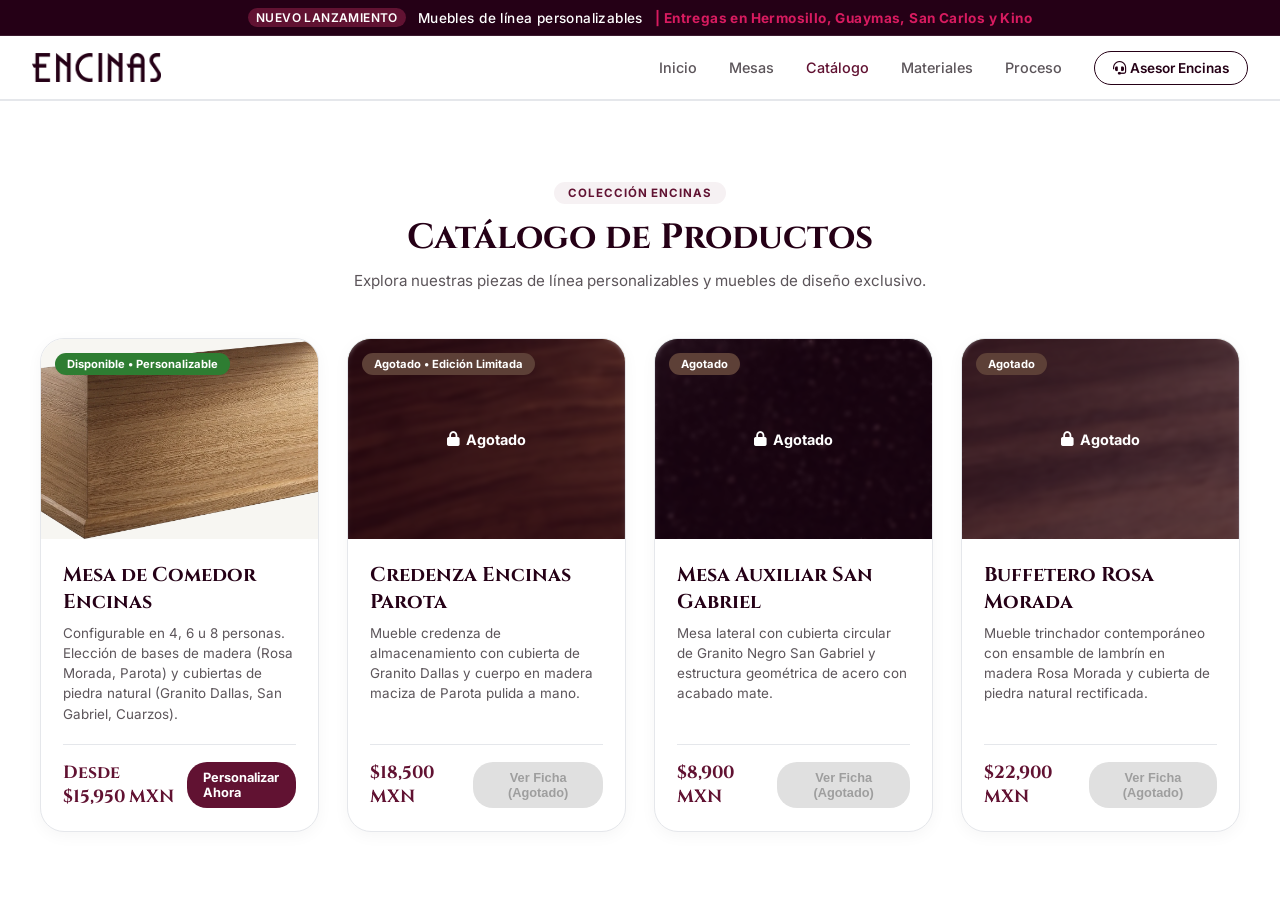
==== commit 44320b60: "Imágenes del configurador en WebP: de 34 MB a 1.6 MB Fondos reducidos a 1800 px de ancho. Se conserv" ====
--- a/catalogo.html
+++ b/catalogo.html
@@ -20,6 +20,24 @@
 
   <!-- Main Stylesheet -->
   <link rel="stylesheet" href="styles.css?v=26.0">
+
+  <!-- Meta Pixel Code (Ecommerce mesas ID: 1059963660255644) -->
+  <script>
+  !function(f,b,e,v,n,t,s)
+  {if(f.fbq)return;n=f.fbq=function(){n.callMethod?
+  n.callMethod.apply(n,arguments):n.queue.push(arguments)};
+  if(!f._fbq)f._fbq=n;n.push=n;n.loaded=!0;n.version='2.0';
+  n.queue=[];t=b.createElement(e);t.async=!0;
+  t.src=v;s=b.getElementsByTagName(e)[0];
+  s.parentNode.insertBefore(t,s)}(window, document,'script',
+  'https://connect.facebook.net/en_US/fbevents.js');
+  fbq('init', '1059963660255644');
+  fbq('track', 'PageView');
+  </script>
+  <noscript><img height="1" width="1" style="display:none"
+  src="https://www.facebook.com/tr?id=1059963660255644&ev=PageView&noscript=1"
+  /></noscript>
+  <!-- End Meta Pixel Code -->
 </head>
 <body>
 
@@ -70,7 +88,7 @@
         <div class="catalog-card card-featured">
           <div class="catalog-card-badge badge-active">Disponible • Personalizable</div>
           <div class="catalog-card-image">
-            <img src="assets/BASES/AMPLIA ROSA.png" alt="Mesa de Comedor Personalizable">
+            <img src="assets/BASES/AMPLIA ROSA.webp" alt="Mesa de Comedor Personalizable">
           </div>
           <div class="catalog-card-content">
             <h3 class="catalog-card-title">Mesa de Comedor Encinas</h3>
@@ -87,7 +105,7 @@
           <div class="catalog-card-badge badge-soldout">Agotado • Edición Limitada</div>
           <div class="catalog-card-image placeholder-img">
             <div class="soldout-overlay"><i class="fa-solid fa-lock"></i> Agotado</div>
-            <img src="assets/BASES/BASE PAROTA.png" alt="Credenza Encinas Parota">
+            <img src="assets/BASES/BASE PAROTA.webp" alt="Credenza Encinas Parota">
           </div>
           <div class="catalog-card-content">
             <h3 class="catalog-card-title">Credenza Encinas Parota</h3>
@@ -104,7 +122,7 @@
           <div class="catalog-card-badge badge-soldout">Agotado</div>
           <div class="catalog-card-image placeholder-img">
             <div class="soldout-overlay"><i class="fa-solid fa-lock"></i> Agotado</div>
-            <img src="assets/CUBIERTAS/CUBIERTA SAN GABRIEL.png" alt="Mesa Auxiliar San Gabriel">
+            <img src="assets/CUBIERTAS/CUBIERTA SAN GABRIEL.webp" alt="Mesa Auxiliar San Gabriel">
           </div>
           <div class="catalog-card-content">
             <h3 class="catalog-card-title">Mesa Auxiliar San Gabriel</h3>
@@ -121,7 +139,7 @@
           <div class="catalog-card-badge badge-soldout">Agotado</div>
           <div class="catalog-card-image placeholder-img">
             <div class="soldout-overlay"><i class="fa-solid fa-lock"></i> Agotado</div>
-            <img src="assets/BASES/BASE MOCZAN.png" alt="Buffetero Rosa Morada">
+            <img src="assets/BASES/BASE MOCZAN.webp" alt="Buffetero Rosa Morada">
           </div>
           <div class="catalog-card-content">
             <h3 class="catalog-card-title">Buffetero Rosa Morada</h3>
@@ -155,6 +173,7 @@
     }
 
     document.getElementById('open-advisor-btn').addEventListener('click', () => {
+      if (window.fbq) window.fbq('track', 'Contact', { content_name: 'Asesor Encinas - Catalogo' });
       window.open('https://wa.me/526624134300?text=' + encodeURIComponent('¡Hola Encinas Stone! Deseo consultar información sobre el catálogo de muebles.'), '_blank');
     });
   </script>
